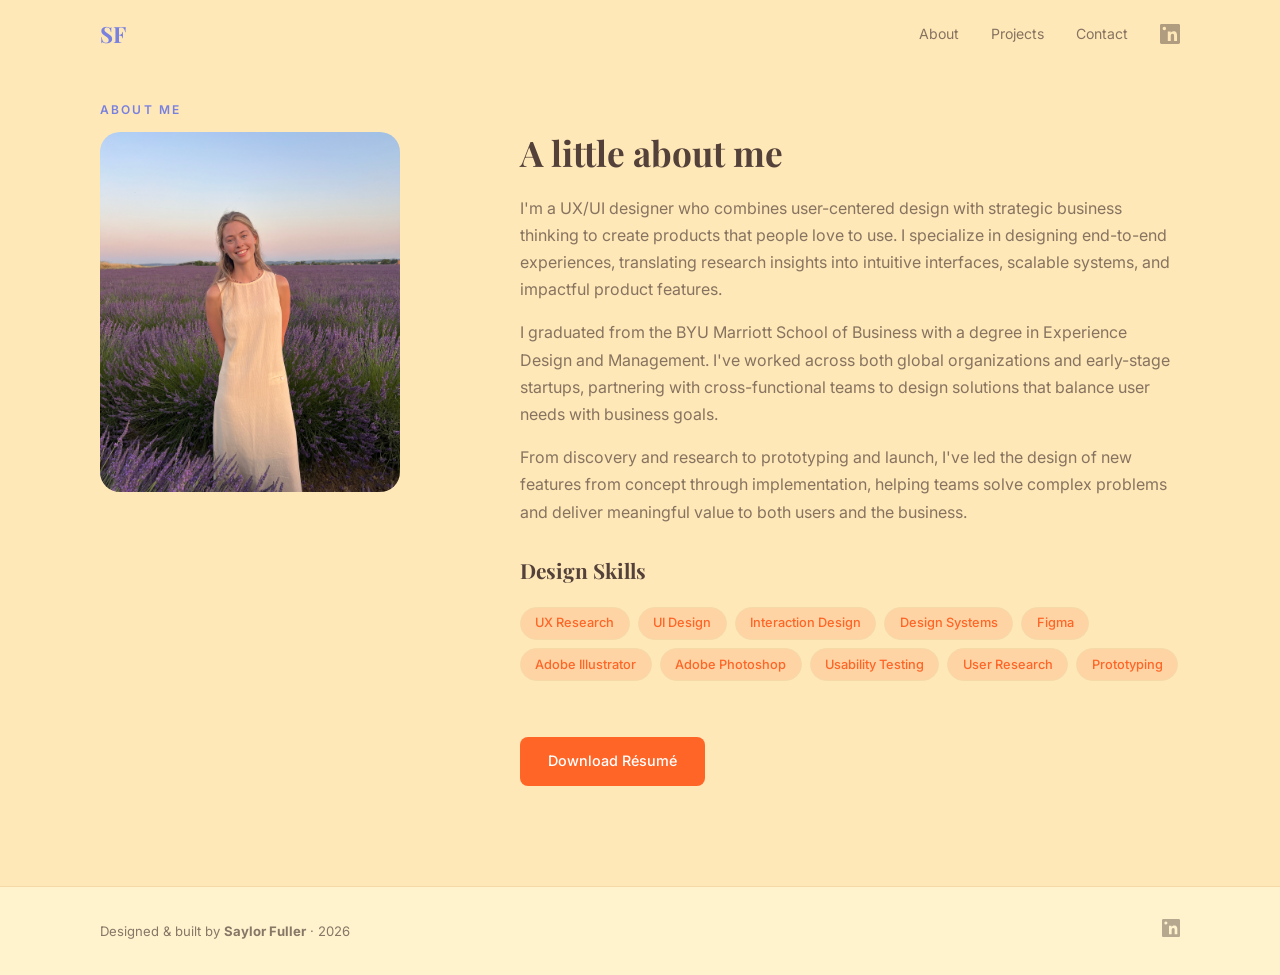
==== about.html @ 9bc62da2 "Initial portfolio website" ====
<!DOCTYPE html>
<html lang="en">
<head>
  <meta charset="UTF-8" />
  <meta name="viewport" content="width=device-width, initial-scale=1.0" />
  <title>About Saylor Fuller — Portfolio</title>
  <link rel="stylesheet" href="style.css" />
  <!-- Google Fonts: Inter for body, Playfair Display for headings -->
  <link rel="preconnect" href="https://fonts.googleapis.com" />
  <link rel="preconnect" href="https://fonts.gstatic.com" crossorigin />
  <link href="https://fonts.googleapis.com/css2?family=Inter:wght@300;400;500;600&family=Playfair+Display:wght@700&display=swap" rel="stylesheet" />
</head>
<body>

  <!-- ===================== NAV ===================== -->
  <nav id="navbar">
    <div class="nav-inner">
      <a href="index.html" class="nav-logo">SF</a>
      <button class="nav-toggle" aria-label="Toggle menu" aria-expanded="false">
        <span></span><span></span><span></span>
      </button>
      <ul class="nav-links">
        <li><a href="about.html">About</a></li>
        <li><a href="index.html#projects">Projects</a></li>
        <li><a href="index.html#contact">Contact</a></li>
        <li>
          <a href="https://www.linkedin.com/in/saylor-fuller/" target="_blank" rel="noopener" class="nav-icon" aria-label="LinkedIn">
            <!-- LinkedIn SVG icon -->
            <svg xmlns="http://www.w3.org/2000/svg" width="20" height="20" viewBox="0 0 24 24" fill="currentColor">
              <path d="M20.45 20.45h-3.56v-5.57c0-1.33-.03-3.04-1.85-3.04-1.85 0-2.14 1.45-2.14 2.94v5.67H9.34V9h3.41v1.56h.05c.48-.9 1.64-1.85 3.37-1.85 3.6 0 4.27 2.37 4.27 5.45v6.29zM5.34 7.43a2.07 2.07 0 1 1 0-4.13 2.07 2.07 0 0 1 0 4.13zM3.56 20.45h3.56V9H3.56v11.45zM22.23 0H1.77C.79 0 0 .77 0 1.72v20.56C0 23.23.79 24 1.77 24h20.46C23.21 24 24 23.23 24 22.28V1.72C24 .77 23.21 0 22.23 0z"/>
            </svg>
          </a>
        </li>
      </ul>
    </div>
  </nav>

  <!-- ===================== ABOUT SECTION ===================== -->
  <section id="about" style="padding-top: 100px;">
    <div class="container">
      <div class="section-label">About Me</div>
      <div class="about-grid">
        <div class="about-photo">
          <div class="photo-frame">
            <img src="about-me.jpg" alt="Saylor Fuller" onerror="this.style.display='none';this.nextElementSibling.style.display='flex'" />
            <div class="photo-placeholder">
              <span>Your Photo Here</span>
            </div>
          </div>
          <div class="photo-accent"></div>
        </div>
        <div class="about-text">
          <h2>A little about me</h2>
          <p>
            I'm a UX/UI designer who combines user-centered design with strategic business thinking to create products that people love to use. I specialize in designing end-to-end experiences, translating research insights into intuitive interfaces, scalable systems, and impactful product features.
          </p>
          <p>
            I graduated from the BYU Marriott School of Business with a degree in Experience Design and Management. I've worked across both global organizations and early-stage startups, partnering with cross-functional teams to design solutions that balance user needs with business goals.
          </p>
          <p>
            From discovery and research to prototyping and launch, I've led the design of new features from concept through implementation, helping teams solve complex problems and deliver meaningful value to both users and the business.
          </p>
          <h3 style="margin-top: 2rem; margin-bottom: 1rem; font-size: 1.3rem;">Design Skills</h3>
          <div class="skills">
            <span class="skill-chip">UX Research</span>
            <span class="skill-chip">UI Design</span>
            <span class="skill-chip">Interaction Design</span>
            <span class="skill-chip">Design Systems</span>
            <span class="skill-chip">Figma</span>
            <span class="skill-chip">Adobe Illustrator</span>
            <span class="skill-chip">Adobe Photoshop</span>
            <span class="skill-chip">Usability Testing</span>
            <span class="skill-chip">User Research</span>
            <span class="skill-chip">Prototyping</span>
          </div>
          <a href="resume.pdf" class="btn btn-primary" download style="margin-top: 1.5rem;">Download Résumé</a>
        </div>
      </div>
    </div>
  </section>

  <!-- ===================== FOOTER ===================== -->
  <footer>
    <div class="container footer-inner">
      <p>Designed &amp; built by <strong>Saylor Fuller</strong> · <span id="year"></span></p>
      <div class="footer-links">
        <a href="https://www.linkedin.com/in/saylor-fuller/" target="_blank" rel="noopener" aria-label="LinkedIn">
          <svg xmlns="http://www.w3.org/2000/svg" width="18" height="18" viewBox="0 0 24 24" fill="currentColor"><path d="M20.45 20.45h-3.56v-5.57c0-1.33-.03-3.04-1.85-3.04-1.85 0-2.14 1.45-2.14 2.94v5.67H9.34V9h3.41v1.56h.05c.48-.9 1.64-1.85 3.37-1.85 3.6 0 4.27 2.37 4.27 5.45v6.29zM5.34 7.43a2.07 2.07 0 1 1 0-4.13 2.07 2.07 0 0 1 0 4.13zM3.56 20.45h3.56V9H3.56v11.45zM22.23 0H1.77C.79 0 0 .77 0 1.72v20.56C0 23.23.79 24 1.77 24h20.46C23.21 24 24 23.23 24 22.28V1.72C24 .77 23.21 0 22.23 0z"/></svg>
        </a>
      </div>
    </div>
  </footer>

  <script src="script.js"></script>
</body>
</html>
---- style.css ----
/* ============================================================
   DESIGN TOKENS
   ============================================================ */
:root {
  --bg:          #FFF3CE; /* background */
  --bg-2:        #FFE8B8; /* soft secondary surfaces */
  --bg-3:        #FFE0A8; /* tertiary surfaces */
  --border:      #F5D9A6; /* subtle border */
  --text:        #53413A; /* primary text */
  --text-muted:  rgba(83,65,58,0.7);
  --accent:      #7981E0; /* purple - headings / primary buttons */
  --accent2:     #FF6527; /* orange - secondary buttons / highlights */
  --accent2-dark: #E04D1F; /* darker orange for hover states */
  --tag-bg:      #FFD4A4; /* tag background */
  --accent-dim:  rgba(255,101,39,.12);
  --accent-glow: rgba(121,129,224,.18);
  --white:       #ffffff;

  --font-sans:   'Inter', system-ui, sans-serif;
  --font-serif:  'Playfair Display', Georgia, serif;

  --radius:      12px;
  --radius-lg:   20px;
  --transition:  .25s cubic-bezier(.4,0,.2,1);
  --nav-h:       68px;
}

/* ============================================================
   RESET & BASE
   ============================================================ */
*, *::before, *::after { box-sizing: border-box; margin: 0; padding: 0; }

html {
  scroll-behavior: smooth;
  font-size: 16px;
}

body {
  background: var(--bg);
  color: var(--text);
  font-family: var(--font-sans);
  line-height: 1.7;
  overflow-x: hidden;
  min-height: 100vh;
}

img { display: block; max-width: 100%; }
a { color: inherit; text-decoration: none; }
ul { list-style: none; }

/* ============================================================
   TYPOGRAPHY HELPERS
   ============================================================ */
h1, h2, h3 { font-family: var(--font-serif); line-height: 1.2; }

/* Hero styles: large name blue, subtext orange */
.hero-name { color: var(--accent); font-family: var(--font-serif); }
.hero-sub { color: var(--accent2); }

/* Project card headings use Inter Bold instead of serif */
.project-card h3 { font-family: var(--font-sans); font-weight: 700; color: var(--text); }

.section-label {
  font-size: .75rem;
  font-weight: 600;
  letter-spacing: .18em;
  text-transform: uppercase;
  color: var(--accent);
  margin-bottom: .75rem;
}

.section-heading {
  font-size: clamp(1.8rem, 4vw, 2.6rem);
  color: var(--text);
  margin-bottom: 2.5rem;
}

/* ============================================================
   LAYOUT
   ============================================================ */
.container {
  width: min(1080px, 92%);
  margin-inline: auto;
}

section {
  padding: 100px 0;
}

/* ============================================================
   BUTTONS
   ============================================================ */
.btn {
  display: inline-flex;
  align-items: center;
  gap: .5rem;
  padding: .75rem 1.75rem;
  border-radius: 8px;
  font-family: var(--font-sans);
  font-size: .9rem;
  font-weight: 500;
  cursor: pointer;
  border: none;
  transition: all var(--transition);
}

.btn-primary {
  background: var(--accent2);
  color: var(--white);
}
.btn-primary:hover {
  background: var(--accent2-dark);
  transform: translateY(-2px);
  box-shadow: 0 8px 24px var(--accent-glow);
}

.btn-ghost {
  background: transparent;
  color: var(--text);
  border: 1px solid var(--border);
}
.btn-ghost:hover {
  border-color: var(--accent2-dark);
  color: var(--accent2-dark);
  transform: translateY(-2px);
}

.btn-sm { padding: .5rem 1.1rem; font-size: .82rem; }
.btn-full { width: 100%; justify-content: center; }

.process-list {
  display: grid;
  gap: 1.75rem;
  margin-top: 1.5rem;
}
.process-item h3 {
  font-size: 1.2rem;
  color: var(--text);
  font-family: var(--font-sans);
  font-weight: 700;
  margin-bottom: .8rem;
}
.process-item p {
  color: var(--text-muted);
  line-height: 1.8;
  margin: 0;
  max-width: 820px;
}

.contributions-grid {
  display: grid;
  grid-template-columns: repeat(auto-fit, minmax(240px, 1fr));
  gap: 1.5rem;
  margin-top: 1.5rem;
}
.contribution-card {
  background: var(--bg-2);
  border: 1px solid var(--border);
  border-radius: var(--radius-lg);
  padding: 1.75rem;
}
.contribution-card h3 {
  font-family: var(--font-sans);
  font-weight: 700;
  color: var(--text);
  margin-bottom: .75rem;
}
.contribution-card p {
  color: var(--text-muted);
  line-height: 1.8;
  margin: 0;
}

/* ============================================================
   NAV
   ============================================================ */
#navbar {
  position: fixed;
  top: 0; left: 0; right: 0;
  z-index: 100;
  height: var(--nav-h);
  transition: background var(--transition), border-color var(--transition);
}

#navbar.scrolled {
  background: rgba(13,13,13,.9);
  backdrop-filter: blur(12px);
  -webkit-backdrop-filter: blur(12px);
  border-bottom: 1px solid var(--border);
}

.nav-inner {
  display: flex;
  align-items: center;
  justify-content: space-between;
  height: 100%;
  width: min(1080px, 92%);
  margin-inline: auto;
}

.nav-logo {
  font-family: var(--font-serif);
  font-size: 1.4rem;
  color: var(--accent);
  font-weight: 700;
}

.nav-links {
  display: flex;
  align-items: center;
  gap: 2rem;
}

.nav-links a {
  font-size: .88rem;
  color: var(--text-muted);
  transition: color var(--transition);
}
.nav-links a:hover { color: var(--text); }

.nav-icon {
  display: flex;
  align-items: center;
  opacity: .65;
  transition: opacity var(--transition);
}
.nav-icon:hover { opacity: 1; }

/* Hamburger */
.nav-toggle {
  display: none;
  flex-direction: column;
  gap: 5px;
  background: none;
  border: none;
  cursor: pointer;
  padding: 4px;
}
.nav-toggle span {
  display: block;
  width: 22px;
  height: 2px;
  background: var(--text);
  border-radius: 2px;
  transition: all var(--transition);
}
.nav-toggle.open span:nth-child(1) { transform: translateY(7px) rotate(45deg); }
.nav-toggle.open span:nth-child(2) { opacity: 0; }
.nav-toggle.open span:nth-child(3) { transform: translateY(-7px) rotate(-45deg); }

/* ============================================================
   HERO
   ============================================================ */
#hero {
  min-height: 100dvh;
  display: flex;
  align-items: center;
  position: relative;
  overflow: hidden;
  padding-top: var(--nav-h);
}

.hero-content {
  width: min(1080px, 92%);
  margin-inline: auto;
  position: relative;
  z-index: 2;
}

.hero-eyebrow {
  font-size: .9rem;
  color: var(--text-muted);
  letter-spacing: .05em;
  margin-bottom: .5rem;
}

.hero-name {
  font-size: clamp(3rem, 8vw, 6rem);
  color: var(--accent);
  font-family: var(--font-serif);
  line-height: 1.05;
  margin-bottom: .5rem;
}

.hero-title {
  font-family: var(--font-sans);
  font-size: clamp(1.2rem, 3vw, 1.8rem);
  font-weight: 300;
  color: var(--accent2);
  min-height: 2.4rem;
  margin-bottom: 1.5rem;
}

.cursor {
  display: inline-block;
  animation: blink 1s step-end infinite;
}
@keyframes blink { 50% { opacity: 0; } }

.hero-sub {
  max-width: 520px;
  color: var(--text);
  font-size: 1.05rem;
  margin-bottom: 2.5rem;
}

.hero-cta {
  display: flex;
  flex-wrap: wrap;
  gap: 1rem;
}

/* Scroll cue */
.scroll-down {
  position: absolute;
  bottom: 2rem;
  left: 50%;
  transform: translateX(-50%);
  color: var(--text-muted);
  opacity: .5;
  animation: bounce 2s ease-in-out infinite;
}
@keyframes bounce {
  0%, 100% { transform: translateX(-50%) translateY(0); }
  50%       { transform: translateX(-50%) translateY(8px); }
}

/* Background shapes */
.hero-bg { position: absolute; inset: 0; pointer-events: none; }

.shape {
  position: absolute;
  border-radius: 50%;
  filter: blur(80px);
  opacity: .18;
}
.shape-1 {
  width: 500px; height: 500px;
  background: var(--accent);
  top: -10%; right: -8%;
}
.shape-2 {
  width: 350px; height: 350px;
  background: var(--accent2);
  bottom: 10%; left: -6%;
}
.shape-3 {
  width: 200px; height: 200px;
  background: var(--accent);
  bottom: 25%; right: 20%;
}

/* ============================================================
   ABOUT
   ============================================================ */
#about { background: var(--bg-2); }

.about-grid {
  display: grid;
  grid-template-columns: 340px 1fr;
  gap: 5rem;
  align-items: start;
}

/* Photo */
.about-photo { position: relative; width: fit-content; }

.photo-frame {
  width: 300px;
  height: 360px;
  border-radius: var(--radius-lg);
  overflow: hidden;
  background: var(--bg-3);
  position: relative;
}

.photo-frame img {
  width: 100%;
  height: 100%;
  object-fit: cover;
}

.photo-placeholder {
  display: none;                   /* shown via JS onerror on img */
  width: 100%; height: 100%;
  align-items: center;
  justify-content: center;
  color: var(--text-muted);
  font-size: .85rem;
  border: 2px dashed var(--border);
  border-radius: var(--radius-lg);
}

.photo-accent {
  position: absolute;
  width: 300px;
  height: 360px;
  border: 2px solid var(--accent);
  border-radius: var(--radius-lg);
  top: 16px;
  left: 16px;
  z-index: -1;
  opacity: .5;
}

/* Text */
.about-text h2 {
  font-size: clamp(1.6rem, 3vw, 2.2rem);
  color: var(--text);
  margin-bottom: 1.25rem;
}

.about-text p {
  color: var(--text-muted);
  margin-bottom: 1rem;
}

.skills {
  display: flex;
  flex-wrap: wrap;
  gap: .5rem;
  margin: 1.5rem 0 2rem;
}

.skill-chip {
  background: var(--tag-bg);
  color: var(--accent2);
  border: 1px solid var(--border);
  border-radius: 100px;
  padding: .3rem .9rem;
  font-size: .8rem;
  font-weight: 500;
}

.tag {
  background: var(--tag-bg);
  color: var(--accent2);
  display: inline-block;
  padding: .35rem .95rem;
  border-radius: 999px;
  font-size: .85rem;
}

/* ============================================================
   PROJECTS
   ============================================================ */
#projects { background: var(--bg); }

.projects-grid {
  display: grid;
  grid-template-columns: repeat(auto-fill, minmax(300px, 1fr));
  gap: 1.5rem;
}

.project-card {
  background: var(--bg-2);
  border: 1px solid var(--border);
  border-radius: var(--radius-lg);
  overflow: hidden;
  transition: transform var(--transition), border-color var(--transition), box-shadow var(--transition);
  display: flex;
  flex-direction: column;
}
.project-card:hover {
  transform: translateY(-6px);
  border-color: rgba(201,169,110,.4);
  box-shadow: 0 20px 40px rgba(0,0,0,.4);
}

/* Project image area */
.project-img {
  height: 200px;
  background: var(--bg-3);
  position: relative;
  overflow: hidden;
}

.project-img img {
  width: 100%;
  height: 100%;
  object-fit: cover;
  transition: transform .4s ease;
}
.project-card:hover .project-img img { transform: scale(1.04); }

/* Fallback when img is missing */
.project-img.img-missing img { display: none; }
.project-img-placeholder {
  position: absolute;
  inset: 0;
  display: flex;
  align-items: center;
  justify-content: center;
  color: var(--text-muted);
  font-size: .85rem;
  border-bottom: 1px dashed var(--border);
}
.project-img:not(.img-missing) .project-img-placeholder { display: none; }

.project-body {
  padding: 1.5rem;
  display: flex;
  flex-direction: column;
  flex: 1;
}

.project-tags {
  display: flex;
  flex-wrap: wrap;
  gap: .4rem;
  margin-bottom: .85rem;
}

.project-tags span {
  background: var(--bg-3);
  color: var(--text-muted);
  border-radius: 4px;
  padding: .2rem .6rem;
  font-size: .72rem;
  font-weight: 500;
  letter-spacing: .04em;
  text-transform: uppercase;
}

.project-body h3 {
  font-size: 1.2rem;
  color: var(--text);
  margin-bottom: .6rem;
}

.project-body p {
  color: var(--text-muted);
  font-size: .9rem;
  flex: 1;
  margin-bottom: 1.25rem;
}

.project-links { display: flex; flex-direction: column; gap: .75rem; }
.project-links .btn { width: 100%; }

/* ============================================================
   CONTACT
   ============================================================ */
#contact { background: var(--bg-2); }

.contact-sub {
  max-width: 460px;
  color: var(--text-muted);
  margin-top: -.5rem;
  margin-bottom: 3rem;
}

.contact-grid {
  display: grid;
  grid-template-columns: 220px 1fr;
  gap: 4rem;
  align-items: start;
}

.contact-info {
  display: flex;
  flex-direction: column;
  gap: 1.5rem;
  padding-top: .5rem;
}

.contact-item {
  display: flex;
  align-items: center;
  gap: .75rem;
  color: var(--text-muted);
  font-size: .9rem;
}
.contact-item svg { flex-shrink: 0; color: var(--accent); }
.contact-item a:hover { color: var(--accent); }
.contact-item .linkedin-line { white-space: nowrap; }

/* Form */
.contact-form { display: flex; flex-direction: column; gap: 1.2rem; }

.form-row {
  display: grid;
  grid-template-columns: 1fr 1fr;
  gap: 1rem;
}

.form-group {
  display: flex;
  flex-direction: column;
  gap: .4rem;
}

.form-group label {
  font-size: .82rem;
  font-weight: 500;
  color: var(--text-muted);
  letter-spacing: .04em;
}

.form-group input,
.form-group textarea {
  background: var(--bg-3);
  border: 1px solid var(--border);
  border-radius: 8px;
  padding: .75rem 1rem;
  font-family: var(--font-sans);
  font-size: .9rem;
  color: var(--text);
  transition: border-color var(--transition);
  resize: vertical;
}

.form-group input:focus,
.form-group textarea:focus {
  outline: none;
  border-color: var(--accent);
  box-shadow: 0 0 0 3px var(--accent-glow);
}

.form-group input.invalid,
.form-group textarea.invalid {
  border-color: var(--accent);
}

.form-error {
  font-size: .78rem;
  color: var(--accent);
  min-height: 1em;
}

.form-success {
  text-align: center;
  color: var(--accent2);
  font-size: .9rem;
  padding: .75rem;
  background: rgba(121,129,224,.08);
  border-radius: 8px;
  border: 1px solid rgba(121,129,224,.12);
}

/* ============================================================
   FOOTER
   ============================================================ */
footer {
  background: var(--bg);
  border-top: 1px solid var(--border);
  padding: 2rem 0;
}

.footer-inner {
  display: flex;
  align-items: center;
  justify-content: space-between;
  font-size: .82rem;
  color: var(--text-muted);
}

.footer-links {
  display: flex;
  gap: 1rem;
}
.footer-links a {
  color: var(--text-muted);
  opacity: .6;
  transition: opacity var(--transition);
}
.footer-links a:hover { opacity: 1; }

/* ============================================================
   SCROLL REVEAL
   ============================================================ */
.reveal {
  opacity: 0;
  transform: translateY(28px);
  transition: opacity .6s ease, transform .6s ease;
}
.reveal.visible {
  opacity: 1;
  transform: none;
}

/* ============================================================
   RESPONSIVE
   ============================================================ */
@media (max-width: 860px) {
  .about-grid {
    grid-template-columns: 1fr;
    gap: 3rem;
  }
  .about-photo { margin-inline: auto; }

  .contact-grid {
    grid-template-columns: 1fr;
    gap: 2.5rem;
  }
  .contact-info { flex-direction: row; flex-wrap: wrap; gap: 1rem; }
}

@media (max-width: 640px) {
  section { padding: 70px 0; }

  /* Mobile nav */
  .nav-toggle { display: flex; }
  .nav-links {
    position: fixed;
    top: var(--nav-h);
    left: 0; right: 0;
    background: rgba(13,13,13,.97);
    backdrop-filter: blur(12px);
    flex-direction: column;
    align-items: center;
    padding: 2rem 0;
    gap: 1.5rem;
    transform: translateY(-110%);
    transition: transform var(--transition);
    border-bottom: 1px solid var(--border);
  }
  .nav-links.open { transform: translateY(0); }
  .nav-links a { font-size: 1rem; }

  .hero-cta { flex-direction: column; }

  .form-row { grid-template-columns: 1fr; }

  .footer-inner { flex-direction: column; gap: 1rem; text-align: center; }
}
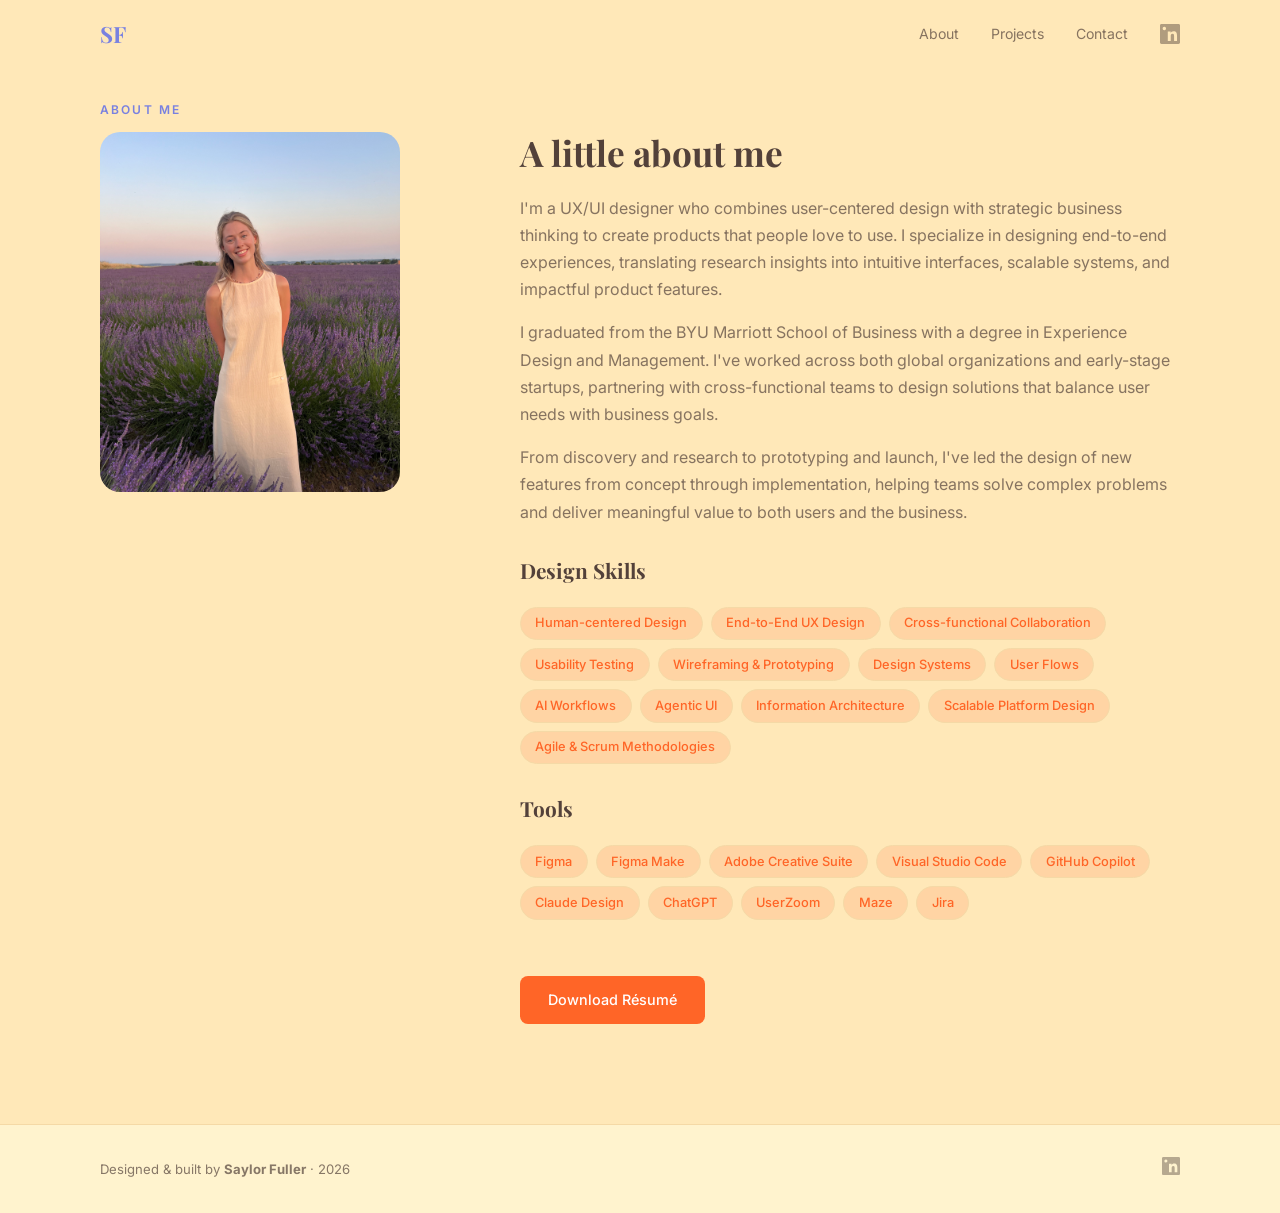
==== commit 4a84e21b: "Describe what you changed" ====
--- a/about.html
+++ b/about.html
@@ -62,18 +62,34 @@
           </p>
           <h3 style="margin-top: 2rem; margin-bottom: 1rem; font-size: 1.3rem;">Design Skills</h3>
           <div class="skills">
-            <span class="skill-chip">UX Research</span>
-            <span class="skill-chip">UI Design</span>
-            <span class="skill-chip">Interaction Design</span>
+            <span class="skill-chip">Human-centered Design</span>
+            <span class="skill-chip">End-to-End UX Design</span>
+            <span class="skill-chip">Cross-functional Collaboration</span>
+            <span class="skill-chip">Usability Testing</span>
+            <span class="skill-chip">Wireframing &amp; Prototyping</span>
             <span class="skill-chip">Design Systems</span>
+            <span class="skill-chip">User Flows</span>
+            <span class="skill-chip">AI Workflows</span>
+            <span class="skill-chip">Agentic UI</span>
+            <span class="skill-chip">Information Architecture</span>
+            <span class="skill-chip">Scalable Platform Design</span>
+            <span class="skill-chip">Agile &amp; Scrum Methodologies</span>
+          </div>
+
+          <h3 style="margin-top: 1.5rem; margin-bottom: 1rem; font-size: 1.3rem;">Tools</h3>
+          <div class="skills">
             <span class="skill-chip">Figma</span>
-            <span class="skill-chip">Adobe Illustrator</span>
-            <span class="skill-chip">Adobe Photoshop</span>
-            <span class="skill-chip">Usability Testing</span>
-            <span class="skill-chip">User Research</span>
-            <span class="skill-chip">Prototyping</span>
+            <span class="skill-chip">Figma Make</span>
+            <span class="skill-chip">Adobe Creative Suite</span>
+            <span class="skill-chip">Visual Studio Code</span>
+            <span class="skill-chip">GitHub Copilot</span>
+            <span class="skill-chip">Claude Design</span>
+            <span class="skill-chip">ChatGPT</span>
+            <span class="skill-chip">UserZoom</span>
+            <span class="skill-chip">Maze</span>
+            <span class="skill-chip">Jira</span>
           </div>
-          <a href="resume.pdf" class="btn btn-primary" download style="margin-top: 1.5rem;">Download Résumé</a>
+          <a href="Saylor%20Fuller%20Resume.pdf" class="btn btn-primary" download style="margin-top: 1.5rem;">Download Résumé</a>
         </div>
       </div>
     </div>
--- a/style.css
+++ b/style.css
@@ -128,6 +128,15 @@
 .btn-sm { padding: .5rem 1.1rem; font-size: .82rem; }
 .btn-full { width: 100%; justify-content: center; }
 
+.btn-disabled {
+  background: #8d93ab;
+  color: #f6f7fb;
+  cursor: not-allowed;
+  pointer-events: none;
+  box-shadow: none;
+  transform: none;
+}
+
 .process-list {
   display: grid;
   gap: 1.75rem;
@@ -448,7 +457,7 @@
 
 .projects-grid {
   display: grid;
-  grid-template-columns: repeat(auto-fill, minmax(300px, 1fr));
+  grid-template-columns: 1fr;
   gap: 1.5rem;
 }
 
@@ -461,6 +470,11 @@
   display: flex;
   flex-direction: column;
 }
+
+.project-card[hidden] {
+  display: none !important;
+}
+
 .project-card:hover {
   transform: translateY(-6px);
   border-color: rgba(201,169,110,.4);
@@ -469,7 +483,7 @@
 
 /* Project image area */
 .project-img {
-  height: 200px;
+  height: 280px;
   background: var(--bg-3);
   position: relative;
   overflow: hidden;
@@ -479,6 +493,7 @@
   width: 100%;
   height: 100%;
   object-fit: cover;
+  object-position: top center;
   transition: transform .4s ease;
 }
 .project-card:hover .project-img img { transform: scale(1.04); }
@@ -496,6 +511,18 @@
   border-bottom: 1px dashed var(--border);
 }
 .project-img:not(.img-missing) .project-img-placeholder { display: none; }
+
+.project-img-coming-soon {
+  background: linear-gradient(135deg, #202842 0%, #2f3a63 50%, #1f2742 100%);
+}
+.project-img-coming-soon .project-img-placeholder {
+  color: #eef2ff;
+  border-bottom: none;
+  font-size: 1.05rem;
+  font-weight: 700;
+  letter-spacing: 0.08em;
+  text-transform: uppercase;
+}
 
 .project-body {
   padding: 1.5rem;
@@ -526,6 +553,15 @@
   font-size: 1.2rem;
   color: var(--text);
   margin-bottom: .6rem;
+}
+
+.project-company {
+  color: var(--accent);
+  font-size: .74rem;
+  font-weight: 700;
+  letter-spacing: .08em;
+  text-transform: uppercase;
+  margin-bottom: .7rem;
 }
 
 .project-body p {
@@ -677,6 +713,52 @@
 .reveal.visible {
   opacity: 1;
   transform: none;
+}
+
+/* ============================================================
+   GLOBAL IMAGE LIGHTBOX
+   ============================================================ */
+.image-zoomable {
+  cursor: zoom-in;
+}
+
+.global-lightbox {
+  position: fixed;
+  inset: 0;
+  display: none;
+  align-items: center;
+  justify-content: center;
+  padding: 2rem;
+  background: rgba(0, 0, 0, 0.88);
+  z-index: 2000;
+}
+
+.global-lightbox.is-open {
+  display: flex;
+}
+
+.global-lightbox img {
+  max-width: 94vw;
+  max-height: 90vh;
+  width: auto;
+  height: auto;
+  border-radius: 10px;
+  box-shadow: 0 14px 40px rgba(0, 0, 0, 0.45);
+}
+
+.global-lightbox-close {
+  position: absolute;
+  top: 1rem;
+  right: 1rem;
+  border: 1px solid rgba(255, 255, 255, 0.35);
+  background: rgba(0, 0, 0, 0.45);
+  color: #fff;
+  border-radius: 999px;
+  width: 2.5rem;
+  height: 2.5rem;
+  font-size: 1.4rem;
+  line-height: 1;
+  cursor: pointer;
 }
 
 /* ============================================================
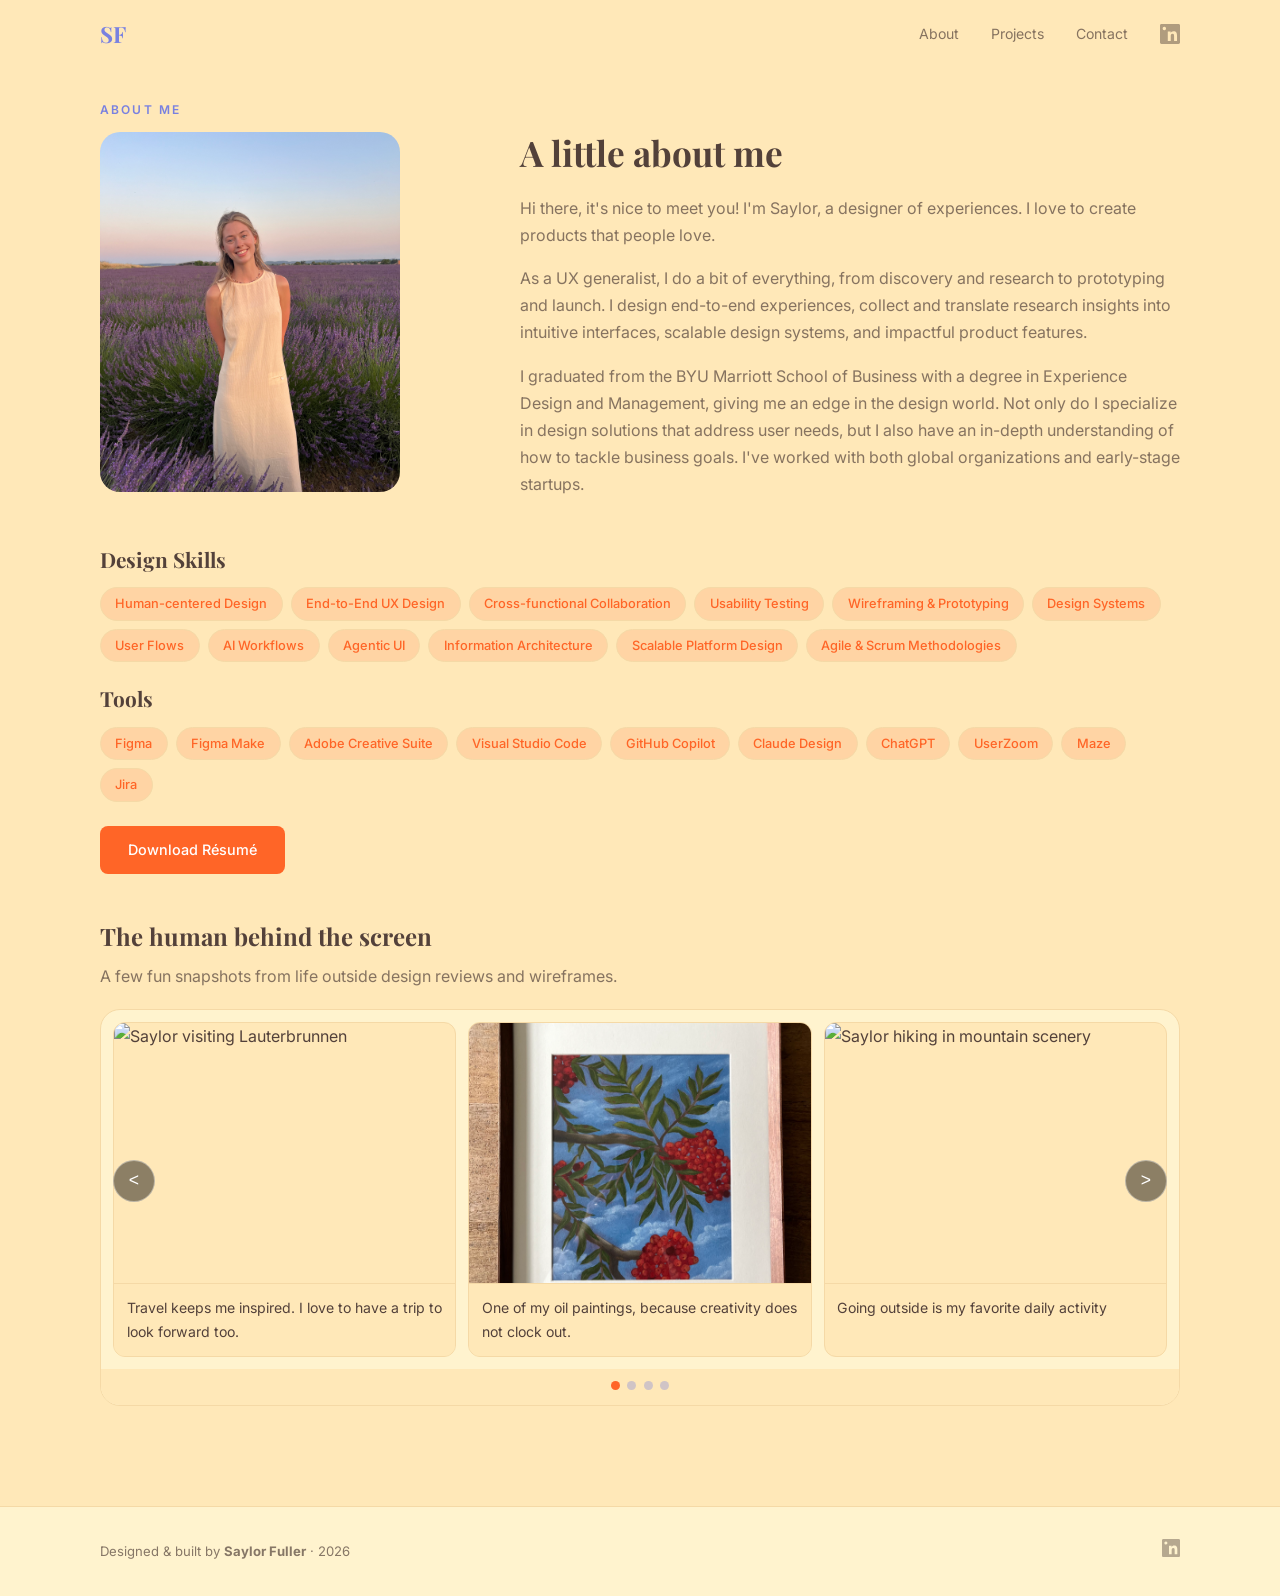
==== commit f396b285: "Describe what you changed" ====
--- a/about.html
+++ b/about.html
@@ -52,44 +52,93 @@
         <div class="about-text">
           <h2>A little about me</h2>
           <p>
-            I'm a UX/UI designer who combines user-centered design with strategic business thinking to create products that people love to use. I specialize in designing end-to-end experiences, translating research insights into intuitive interfaces, scalable systems, and impactful product features.
+            Hi there, it's nice to meet you! I'm Saylor, a designer of experiences. I love to create products that people love.
           </p>
           <p>
-            I graduated from the BYU Marriott School of Business with a degree in Experience Design and Management. I've worked across both global organizations and early-stage startups, partnering with cross-functional teams to design solutions that balance user needs with business goals.
+            As a UX generalist, I do a bit of everything, from discovery and research to prototyping and launch. I design end-to-end experiences, collect and translate research insights into intuitive interfaces, scalable design systems, and impactful product features.
           </p>
           <p>
-            From discovery and research to prototyping and launch, I've led the design of new features from concept through implementation, helping teams solve complex problems and deliver meaningful value to both users and the business.
+            I graduated from the BYU Marriott School of Business with a degree in Experience Design and Management, giving me an edge in the design world. Not only do I specialize in design solutions that address user needs, but I also have an in-depth understanding of how to tackle business goals. I've worked with both global organizations and early-stage startups.
           </p>
-          <h3 style="margin-top: 2rem; margin-bottom: 1rem; font-size: 1.3rem;">Design Skills</h3>
-          <div class="skills">
-            <span class="skill-chip">Human-centered Design</span>
-            <span class="skill-chip">End-to-End UX Design</span>
-            <span class="skill-chip">Cross-functional Collaboration</span>
-            <span class="skill-chip">Usability Testing</span>
-            <span class="skill-chip">Wireframing &amp; Prototyping</span>
-            <span class="skill-chip">Design Systems</span>
-            <span class="skill-chip">User Flows</span>
-            <span class="skill-chip">AI Workflows</span>
-            <span class="skill-chip">Agentic UI</span>
-            <span class="skill-chip">Information Architecture</span>
-            <span class="skill-chip">Scalable Platform Design</span>
-            <span class="skill-chip">Agile &amp; Scrum Methodologies</span>
+        </div>
+      </div>
+
+      <div class="about-skills-full">
+        <h3>Design Skills</h3>
+        <div class="skills">
+          <span class="skill-chip">Human-centered Design</span>
+          <span class="skill-chip">End-to-End UX Design</span>
+          <span class="skill-chip">Cross-functional Collaboration</span>
+          <span class="skill-chip">Usability Testing</span>
+          <span class="skill-chip">Wireframing &amp; Prototyping</span>
+          <span class="skill-chip">Design Systems</span>
+          <span class="skill-chip">User Flows</span>
+          <span class="skill-chip">AI Workflows</span>
+          <span class="skill-chip">Agentic UI</span>
+          <span class="skill-chip">Information Architecture</span>
+          <span class="skill-chip">Scalable Platform Design</span>
+          <span class="skill-chip">Agile &amp; Scrum Methodologies</span>
+        </div>
+
+        <h3>Tools</h3>
+        <div class="skills">
+          <span class="skill-chip">Figma</span>
+          <span class="skill-chip">Figma Make</span>
+          <span class="skill-chip">Adobe Creative Suite</span>
+          <span class="skill-chip">Visual Studio Code</span>
+          <span class="skill-chip">GitHub Copilot</span>
+          <span class="skill-chip">Claude Design</span>
+          <span class="skill-chip">ChatGPT</span>
+          <span class="skill-chip">UserZoom</span>
+          <span class="skill-chip">Maze</span>
+          <span class="skill-chip">Jira</span>
+        </div>
+
+        <a href="Saylor%20Fuller%20Resume.pdf" class="btn btn-primary" download>Download Résumé</a>
+      </div>
+
+      <div class="human-section">
+        <h3>The human behind the screen</h3>
+        <p class="human-sub">A few fun snapshots from life outside design reviews and wireframes.</p>
+
+        <div class="fun-carousel" aria-label="Photo carousel">
+          <button class="carousel-btn prev" type="button" aria-label="Previous photo">&lt;</button>
+
+          <div class="carousel-track">
+            <figure class="carousel-slide is-active" aria-hidden="false">
+              <img src="About%20images/1.jpeg" alt="Saylor visiting Lauterbrunnen" loading="lazy" />
+              <figcaption>Travel keeps me inspired. I love to have a trip to look forward too.</figcaption>
+            </figure>
+
+            <figure class="carousel-slide" aria-hidden="true">
+              <img src="About%20images/2.jpeg" alt="Framed floral painting" loading="lazy" />
+              <figcaption>One of my oil paintings, because creativity does not clock out.</figcaption>
+            </figure>
+
+            <figure class="carousel-slide" aria-hidden="true">
+              <img src="About%20images/3.jpeg" alt="Saylor hiking in mountain scenery" loading="lazy" />
+              <figcaption>Going outside is my favorite daily activity</figcaption>
+            </figure>
+
+            <figure class="carousel-slide" aria-hidden="true">
+              <img src="About%20images/4.jpeg" alt="Saylor at an art museum" loading="lazy" />
+              <figcaption>Art museums are my happy place. I could look at Van Gogh all day long and never get bored</figcaption>
+            </figure>
+
+            <figure class="carousel-slide" aria-hidden="true">
+              <img src="About%20images/5.JPG" alt="Backyard dinner with friends" loading="lazy" />
+              <figcaption>I love hosting, and I especially love outdoor meals with friends and family.</figcaption>
+            </figure>
+
+            <figure class="carousel-slide" aria-hidden="true">
+              <img src="About%20images/6.jpeg" alt="Sunset view at a football stadium" loading="lazy" />
+              <figcaption>Football season is my favorite season.</figcaption>
+            </figure>
           </div>
 
-          <h3 style="margin-top: 1.5rem; margin-bottom: 1rem; font-size: 1.3rem;">Tools</h3>
-          <div class="skills">
-            <span class="skill-chip">Figma</span>
-            <span class="skill-chip">Figma Make</span>
-            <span class="skill-chip">Adobe Creative Suite</span>
-            <span class="skill-chip">Visual Studio Code</span>
-            <span class="skill-chip">GitHub Copilot</span>
-            <span class="skill-chip">Claude Design</span>
-            <span class="skill-chip">ChatGPT</span>
-            <span class="skill-chip">UserZoom</span>
-            <span class="skill-chip">Maze</span>
-            <span class="skill-chip">Jira</span>
-          </div>
-          <a href="Saylor%20Fuller%20Resume.pdf" class="btn btn-primary" download style="margin-top: 1.5rem;">Download Résumé</a>
+          <button class="carousel-btn next" type="button" aria-label="Next photo">&gt;</button>
+
+          <div class="carousel-dots" aria-label="Carousel pagination"></div>
         </div>
       </div>
     </div>
--- a/style.css
+++ b/style.css
@@ -424,6 +424,128 @@
   margin-bottom: 1rem;
 }
 
+.about-skills-full {
+  width: 100%;
+  margin-top: 2rem;
+  text-align: left;
+}
+
+.about-skills-full h3 {
+  margin: 0 0 1rem;
+  font-size: 1.3rem;
+  color: var(--text);
+}
+
+.about-skills-full .skills {
+  margin: 0 0 1.5rem;
+}
+
+.human-section {
+  width: 100%;
+  margin-top: 3rem;
+  text-align: left;
+}
+
+.human-section h3 {
+  margin: 0 0 0.75rem;
+  font-size: 1.5rem;
+  color: var(--text);
+}
+
+.human-sub {
+  color: var(--text-muted);
+  margin-bottom: 1.2rem;
+}
+
+.fun-carousel {
+  position: relative;
+  width: 100%;
+  border: 1px solid var(--border);
+  border-radius: var(--radius-lg);
+  background: var(--bg);
+  overflow: hidden;
+}
+
+.carousel-track {
+  display: grid;
+  grid-template-columns: repeat(3, minmax(0, 1fr));
+  gap: 0.75rem;
+  padding: 0.75rem;
+  width: 100%;
+}
+
+.carousel-slide {
+  display: block;
+  margin: 0;
+  border: 1px solid var(--border);
+  border-radius: 12px;
+  overflow: hidden;
+  background: var(--bg-2);
+}
+
+.carousel-slide[aria-hidden="true"] {
+  display: none;
+}
+
+.carousel-slide img {
+  width: 100%;
+  height: 260px;
+  object-fit: cover;
+  display: block;
+}
+
+.carousel-slide figcaption {
+  padding: 0.7rem 0.8rem 0.8rem;
+  color: var(--text);
+  font-size: 0.88rem;
+  background: var(--bg-2);
+  border-top: 1px solid var(--border);
+}
+
+.carousel-btn {
+  position: absolute;
+  top: calc(50% - 48px);
+  width: 42px;
+  height: 42px;
+  border: 1px solid rgba(255, 255, 255, 0.4);
+  border-radius: 999px;
+  background: rgba(0, 0, 0, 0.45);
+  color: #fff;
+  font-size: 1.1rem;
+  line-height: 1;
+  cursor: pointer;
+  z-index: 2;
+}
+
+.carousel-btn.prev {
+  left: 0.75rem;
+}
+
+.carousel-btn.next {
+  right: 0.75rem;
+}
+
+.carousel-dots {
+  display: flex;
+  justify-content: center;
+  gap: 0.45rem;
+  padding: 0.75rem 0 0.95rem;
+  background: var(--bg-2);
+}
+
+.carousel-dot {
+  width: 9px;
+  height: 9px;
+  border-radius: 999px;
+  border: 0;
+  background: rgba(121, 129, 224, 0.35);
+  cursor: pointer;
+}
+
+.carousel-dot.is-active {
+  background: var(--accent2);
+}
+
 .skills {
   display: flex;
   flex-wrap: wrap;
@@ -780,6 +902,20 @@
 
 @media (max-width: 640px) {
   section { padding: 70px 0; }
+
+  .carousel-track {
+    grid-template-columns: 1fr;
+  }
+
+  .carousel-slide img {
+    height: 320px;
+  }
+
+  .carousel-btn {
+    width: 36px;
+    height: 36px;
+    top: calc(50% - 32px);
+  }
 
   /* Mobile nav */
   .nav-toggle { display: flex; }
@@ -806,3 +942,9 @@
 
   .footer-inner { flex-direction: column; gap: 1rem; text-align: center; }
 }
+
+@media (min-width: 641px) and (max-width: 980px) {
+  .carousel-track {
+    grid-template-columns: repeat(2, minmax(0, 1fr));
+  }
+}
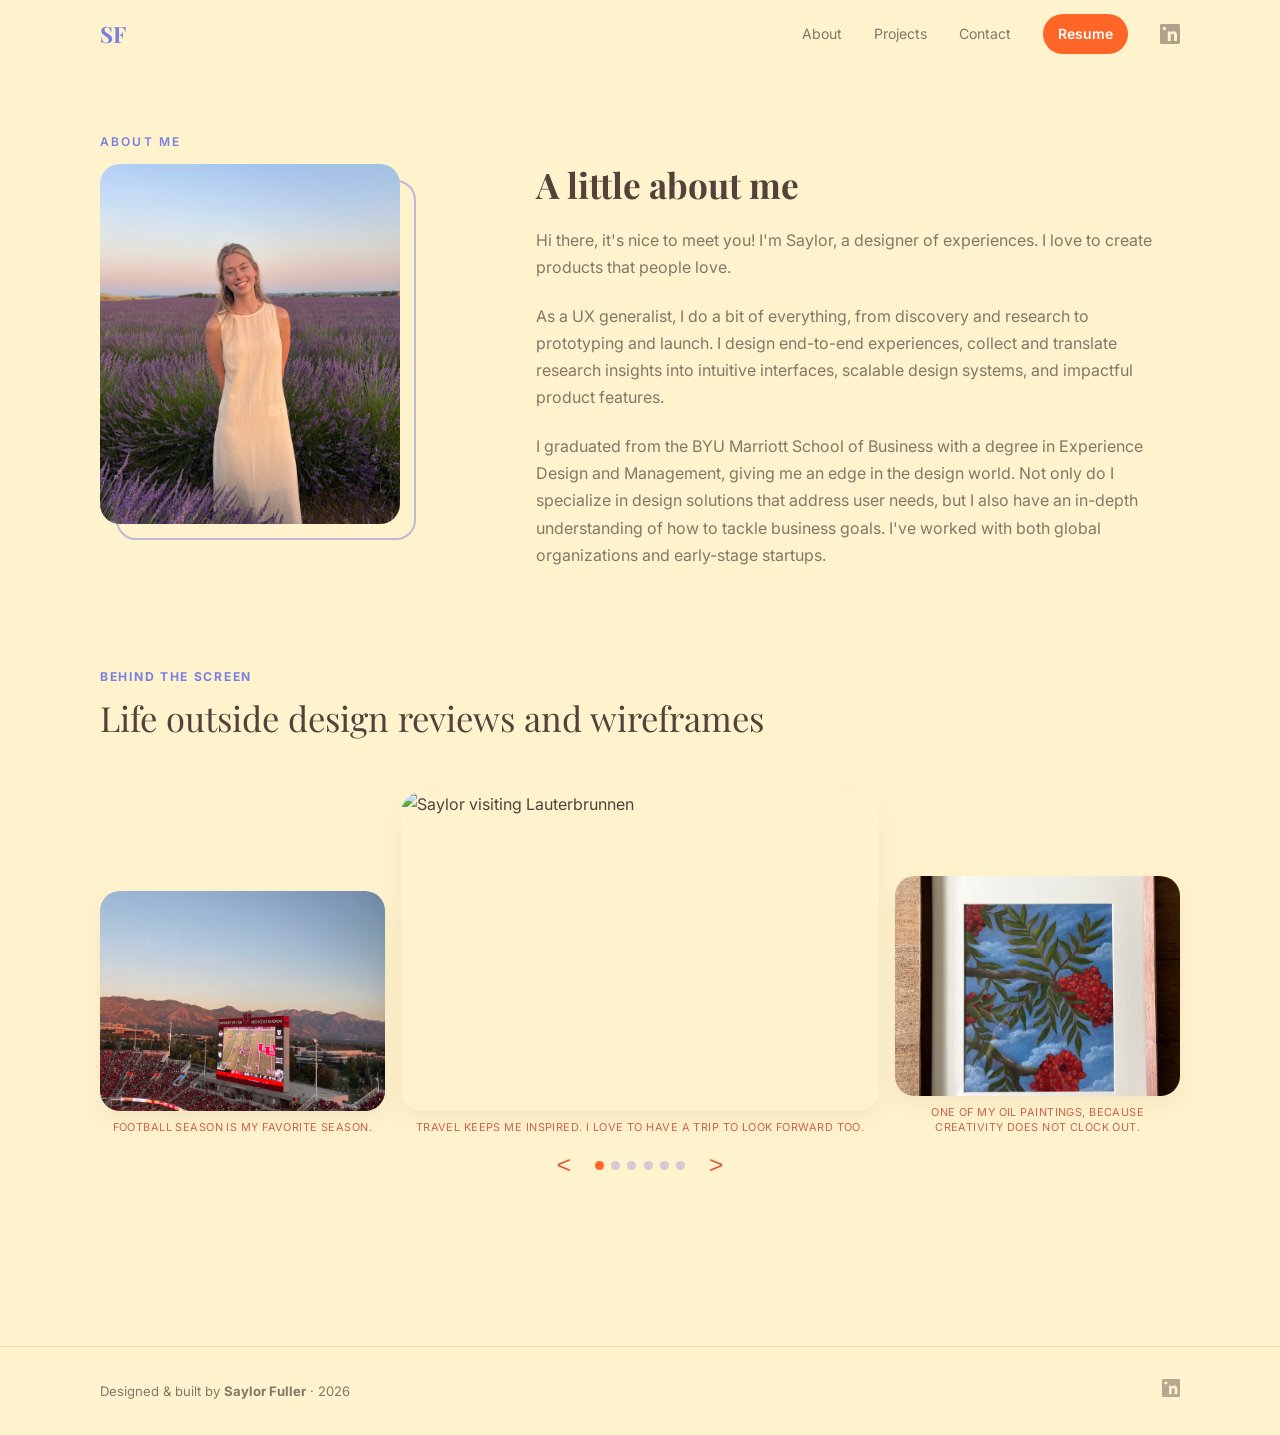
==== commit 9f87529f: "Updated case study format and content" ====
--- a/about.html
+++ b/about.html
@@ -4,7 +4,7 @@
   <meta charset="UTF-8" />
   <meta name="viewport" content="width=device-width, initial-scale=1.0" />
   <title>About Saylor Fuller — Portfolio</title>
-  <link rel="stylesheet" href="style.css" />
+  <link rel="stylesheet" href="style.css?v=20260701" />
   <!-- Google Fonts: Inter for body, Playfair Display for headings -->
   <link rel="preconnect" href="https://fonts.googleapis.com" />
   <link rel="preconnect" href="https://fonts.gstatic.com" crossorigin />
@@ -23,6 +23,7 @@
         <li><a href="about.html">About</a></li>
         <li><a href="index.html#projects">Projects</a></li>
         <li><a href="index.html#contact">Contact</a></li>
+        <li><a href="Saylor%20Fuller%20Product%20Design%20Resume.pdf" class="nav-resume" download="Saylor Fuller Product Design Resume.pdf">Resume</a></li>
         <li>
           <a href="https://www.linkedin.com/in/saylor-fuller/" target="_blank" rel="noopener" class="nav-icon" aria-label="LinkedIn">
             <!-- LinkedIn SVG icon -->
@@ -36,7 +37,7 @@
   </nav>
 
   <!-- ===================== ABOUT SECTION ===================== -->
-  <section id="about" style="padding-top: 100px;">
+  <section id="about" style="padding-top: 132px;">
     <div class="container">
       <div class="section-label">About Me</div>
       <div class="about-grid">
@@ -63,47 +64,11 @@
         </div>
       </div>
 
-      <div class="about-skills-full">
-        <h3>Design Skills</h3>
-        <div class="skills">
-          <span class="skill-chip">Human-centered Design</span>
-          <span class="skill-chip">End-to-End UX Design</span>
-          <span class="skill-chip">Cross-functional Collaboration</span>
-          <span class="skill-chip">Usability Testing</span>
-          <span class="skill-chip">Wireframing &amp; Prototyping</span>
-          <span class="skill-chip">Design Systems</span>
-          <span class="skill-chip">User Flows</span>
-          <span class="skill-chip">AI Workflows</span>
-          <span class="skill-chip">Agentic UI</span>
-          <span class="skill-chip">Information Architecture</span>
-          <span class="skill-chip">Scalable Platform Design</span>
-          <span class="skill-chip">Agile &amp; Scrum Methodologies</span>
-        </div>
-
-        <h3>Tools</h3>
-        <div class="skills">
-          <span class="skill-chip">Figma</span>
-          <span class="skill-chip">Figma Make</span>
-          <span class="skill-chip">Adobe Creative Suite</span>
-          <span class="skill-chip">Visual Studio Code</span>
-          <span class="skill-chip">GitHub Copilot</span>
-          <span class="skill-chip">Claude Design</span>
-          <span class="skill-chip">ChatGPT</span>
-          <span class="skill-chip">UserZoom</span>
-          <span class="skill-chip">Maze</span>
-          <span class="skill-chip">Jira</span>
-        </div>
-
-        <a href="Saylor%20Fuller%20Resume.pdf" class="btn btn-primary" download>Download Résumé</a>
-      </div>
-
       <div class="human-section">
-        <h3>The human behind the screen</h3>
-        <p class="human-sub">A few fun snapshots from life outside design reviews and wireframes.</p>
+        <h3 class="case-section-kicker">Behind the screen</h3>
+        <p class="case-section-subhead">Life outside design reviews and wireframes</p>
 
         <div class="fun-carousel" aria-label="Photo carousel">
-          <button class="carousel-btn prev" type="button" aria-label="Previous photo">&lt;</button>
-
           <div class="carousel-track">
             <figure class="carousel-slide is-active" aria-hidden="false">
               <img src="About%20images/1.jpeg" alt="Saylor visiting Lauterbrunnen" loading="lazy" />
@@ -136,9 +101,11 @@
             </figure>
           </div>
 
-          <button class="carousel-btn next" type="button" aria-label="Next photo">&gt;</button>
-
-          <div class="carousel-dots" aria-label="Carousel pagination"></div>
+          <div class="carousel-controls">
+            <button class="carousel-btn prev" type="button" aria-label="Previous photo">&lt;</button>
+            <div class="carousel-dots" aria-label="Carousel pagination"></div>
+            <button class="carousel-btn next" type="button" aria-label="Next photo">&gt;</button>
+          </div>
         </div>
       </div>
     </div>
--- a/style.css
+++ b/style.css
@@ -5,6 +5,7 @@
   --bg:          #FFF3CE; /* background */
   --bg-2:        #FFE8B8; /* soft secondary surfaces */
   --bg-3:        #FFE0A8; /* tertiary surfaces */
+  --case-surface: #FFEEBF; /* lighter case study containers */
   --border:      #F5D9A6; /* subtle border */
   --text:        #53413A; /* primary text */
   --text-muted:  rgba(83,65,58,0.7);
@@ -36,7 +37,15 @@
 }
 
 body {
-  background: var(--bg);
+  background:
+    linear-gradient(
+      180deg,
+      var(--bg-2) 0px,
+      #ffefc5 300px,
+      #fff1cb 620px,
+      var(--bg) 980px,
+      var(--bg) 100%
+    );
   color: var(--text);
   font-family: var(--font-sans);
   line-height: 1.7;
@@ -163,7 +172,7 @@
   margin-top: 1.5rem;
 }
 .contribution-card {
-  background: var(--bg-2);
+  background: var(--case-surface);
   border: 1px solid var(--border);
   border-radius: var(--radius-lg);
   padding: 1.75rem;
@@ -226,6 +235,22 @@
   transition: color var(--transition);
 }
 .nav-links a:hover { color: var(--text); }
+
+.nav-links .nav-resume {
+  display: inline-flex;
+  align-items: center;
+  justify-content: center;
+  padding: 0.48rem 0.95rem;
+  border-radius: 999px;
+  background: var(--accent2);
+  color: var(--white);
+  font-weight: 600;
+}
+
+.nav-links .nav-resume:hover {
+  color: var(--white);
+  background: var(--accent2-dark);
+}
 
 .nav-icon {
   display: flex;
@@ -276,6 +301,17 @@
   z-index: 2;
 }
 
+.hero-layout {
+  display: grid;
+  grid-template-columns: minmax(0, 1.05fr) minmax(260px, 360px);
+  gap: clamp(2rem, 4vw, 4rem);
+  align-items: center;
+}
+
+.hero-copy {
+  min-width: 0;
+}
+
 .hero-eyebrow {
   font-size: .9rem;
   color: var(--text-muted);
@@ -319,6 +355,41 @@
   gap: 1rem;
 }
 
+.hero-photo-wrap {
+  position: relative;
+  justify-self: end;
+  width: min(100%, 360px);
+  isolation: isolate;
+}
+
+.hero-photo-frame {
+  position: relative;
+  z-index: 2;
+  border-radius: 26px;
+  overflow: hidden;
+  background: var(--bg-3);
+  box-shadow: 0 16px 36px rgba(149, 93, 33, 0.16);
+}
+
+.hero-photo-frame img {
+  width: 100%;
+  aspect-ratio: 4 / 5;
+  object-fit: cover;
+  display: block;
+}
+
+.hero-photo-accent {
+  position: absolute;
+  inset: auto -14px -14px auto;
+  width: 100%;
+  height: 100%;
+  border: 2px solid var(--accent);
+  border-radius: 26px;
+  opacity: .45;
+  z-index: 1;
+  pointer-events: none;
+}
+
 /* Scroll cue */
 .scroll-down {
   position: absolute;
@@ -362,17 +433,25 @@
 /* ============================================================
    ABOUT
    ============================================================ */
-#about { background: var(--bg-2); }
+#about {
+  background: var(--bg);
+  padding-bottom: 132px;
+}
 
 .about-grid {
   display: grid;
   grid-template-columns: 340px 1fr;
-  gap: 5rem;
+  gap: 6rem;
   align-items: start;
+  margin-bottom: 4.5rem;
 }
 
 /* Photo */
-.about-photo { position: relative; width: fit-content; }
+.about-photo {
+  position: relative;
+  width: fit-content;
+  isolation: isolate;
+}
 
 .photo-frame {
   width: 300px;
@@ -381,6 +460,7 @@
   overflow: hidden;
   background: var(--bg-3);
   position: relative;
+  z-index: 2;
 }
 
 .photo-frame img {
@@ -408,8 +488,9 @@
   border-radius: var(--radius-lg);
   top: 16px;
   left: 16px;
-  z-index: -1;
+  z-index: 1;
   opacity: .5;
+  pointer-events: none;
 }
 
 /* Text */
@@ -421,7 +502,7 @@
 
 .about-text p {
   color: var(--text-muted);
-  margin-bottom: 1rem;
+  margin-bottom: 1.35rem;
 }
 
 .about-skills-full {
@@ -442,95 +523,128 @@
 
 .human-section {
   width: 100%;
-  margin-top: 3rem;
+  margin-top: 5rem;
   text-align: left;
 }
 
 .human-section h3 {
-  margin: 0 0 0.75rem;
+  margin: 0 0 1rem;
   font-size: 1.5rem;
   color: var(--text);
 }
 
 .human-sub {
   color: var(--text-muted);
-  margin-bottom: 1.2rem;
+  margin-bottom: 2rem;
+}
+
+.human-section .case-section-kicker {
+  font-family: var(--font-sans);
+  font-size: 0.76rem;
+  font-weight: 700;
+  text-transform: uppercase;
+  letter-spacing: 0.14em;
+  color: var(--accent);
+  margin: 0 0 0.85rem;
+}
+
+.human-section .case-section-subhead {
+  font-family: var(--font-serif);
+  font-size: clamp(1.45rem, 2.7vw, 2.35rem);
+  line-height: 1.1;
+  color: var(--text);
+  max-width: 980px;
+  margin: 0 0 1.6rem;
 }
 
 .fun-carousel {
   position: relative;
   width: 100%;
-  border: 1px solid var(--border);
-  border-radius: var(--radius-lg);
-  background: var(--bg);
-  overflow: hidden;
+  overflow: visible;
+  margin: 3.4rem 0 2rem;
+  padding: 0;
 }
 
 .carousel-track {
   display: grid;
-  grid-template-columns: repeat(3, minmax(0, 1fr));
-  gap: 0.75rem;
-  padding: 0.75rem;
+  grid-template-columns: 0.82fr 1.38fr 0.82fr;
+  align-items: end;
+  gap: 1rem;
   width: 100%;
 }
 
 .carousel-slide {
   display: block;
   margin: 0;
-  border: 1px solid var(--border);
-  border-radius: 12px;
-  overflow: hidden;
-  background: var(--bg-2);
+  border: 0;
+  overflow: visible;
+  background: transparent;
+  min-width: 0;
 }
 
 .carousel-slide[aria-hidden="true"] {
   display: none;
 }
 
+.carousel-slide.is-featured {
+  transform: translateY(0);
+}
+
 .carousel-slide img {
   width: 100%;
-  height: 260px;
+  height: 220px;
   object-fit: cover;
   display: block;
+  border-radius: 20px;
+  box-shadow: 0 10px 24px rgba(110, 76, 31, 0.08);
+}
+
+.carousel-slide.is-featured img {
+  height: 320px;
+  border-radius: 22px;
 }
 
 .carousel-slide figcaption {
-  padding: 0.7rem 0.8rem 0.8rem;
-  color: var(--text);
-  font-size: 0.88rem;
-  background: var(--bg-2);
-  border-top: 1px solid var(--border);
+  padding: 0.55rem 0.15rem 0;
+  color: #c9654c;
+  font-size: 0.68rem;
+  line-height: 1.35;
+  text-transform: uppercase;
+  letter-spacing: 0.04em;
+  text-align: center;
 }
 
 .carousel-btn {
-  position: absolute;
-  top: calc(50% - 48px);
-  width: 42px;
-  height: 42px;
-  border: 1px solid rgba(255, 255, 255, 0.4);
+  position: static;
+  width: 34px;
+  height: 34px;
+  border: 0;
   border-radius: 999px;
-  background: rgba(0, 0, 0, 0.45);
-  color: #fff;
-  font-size: 1.1rem;
+  background: transparent;
+  color: #de5a36;
+  font-size: 1.55rem;
+  font-weight: 300;
   line-height: 1;
   cursor: pointer;
   z-index: 2;
 }
 
-.carousel-btn.prev {
-  left: 0.75rem;
-}
-
-.carousel-btn.next {
-  right: 0.75rem;
+.carousel-btn:hover {
+  color: #c94f2e;
 }
 
 .carousel-dots {
   display: flex;
+  align-items: center;
+  gap: 0.45rem;
+}
+
+.carousel-controls {
+  display: flex;
+  align-items: center;
   justify-content: center;
-  gap: 0.45rem;
-  padding: 0.75rem 0 0.95rem;
-  background: var(--bg-2);
+  gap: 0.9rem;
+  margin-top: 0.85rem;
 }
 
 .carousel-dot {
@@ -575,7 +689,7 @@
 /* ============================================================
    PROJECTS
    ============================================================ */
-#projects { background: var(--bg); }
+#projects { background: transparent; }
 
 .projects-grid {
   display: grid;
@@ -584,10 +698,11 @@
 }
 
 .project-card {
-  background: var(--bg-2);
-  border: 1px solid var(--border);
+  background: rgba(255, 255, 255, 0.72);
+  border: 1px solid rgba(255, 101, 39, 0.22);
   border-radius: var(--radius-lg);
   overflow: hidden;
+  box-shadow: 0 10px 24px rgba(149, 93, 33, 0.08);
   transition: transform var(--transition), border-color var(--transition), box-shadow var(--transition);
   display: flex;
   flex-direction: column;
@@ -599,8 +714,8 @@
 
 .project-card:hover {
   transform: translateY(-6px);
-  border-color: rgba(201,169,110,.4);
-  box-shadow: 0 20px 40px rgba(0,0,0,.4);
+  border-color: rgba(255, 101, 39, 0.38);
+  box-shadow: 0 18px 36px rgba(149, 93, 33, 0.14);
 }
 
 /* Project image area */
@@ -617,6 +732,12 @@
   object-fit: cover;
   object-position: top center;
   transition: transform .4s ease;
+}
+.project-card.analytics-card .project-img img {
+  object-position: center 22%;
+}
+.project-card.stela-card .project-img img {
+  object-position: center 18%;
 }
 .project-card:hover .project-img img { transform: scale(1.04); }
 
@@ -699,7 +820,16 @@
 /* ============================================================
    CONTACT
    ============================================================ */
-#contact { background: var(--bg-2); }
+#contact {
+  background:
+    linear-gradient(
+      180deg,
+      rgba(121, 129, 224, 0.13) 0%,
+      rgba(121, 129, 224, 0.08) 36%,
+      rgba(121, 129, 224, 0.03) 100%
+    ),
+    var(--bg-2);
+}
 
 .contact-sub {
   max-width: 460px;
@@ -757,8 +887,8 @@
 
 .form-group input,
 .form-group textarea {
-  background: var(--bg-3);
-  border: 1px solid var(--border);
+  background: rgba(255, 255, 255, 0.72);
+  border: 1px solid rgba(255, 101, 39, 0.22);
   border-radius: 8px;
   padding: .75rem 1rem;
   font-family: var(--font-sans);
@@ -823,6 +953,194 @@
   transition: opacity var(--transition);
 }
 .footer-links a:hover { opacity: 1; }
+
+/* ============================================================
+   CASE STUDY SIDE NAV
+   ============================================================ */
+.case-study-body {
+  padding: 28px 0 90px;
+}
+
+.case-study-body-grid {
+  display: grid;
+  grid-template-columns: 190px minmax(0, 1fr);
+  gap: clamp(1.5rem, 4vw, 4rem);
+  align-items: start;
+}
+
+.case-side-nav {
+  position: sticky;
+  top: calc(var(--nav-h) + 18px);
+  align-self: start;
+  border-right: 1px solid rgba(83, 65, 58, 0.12);
+  padding-right: 1rem;
+}
+
+.case-side-title {
+  font-size: 0.72rem;
+  text-transform: uppercase;
+  letter-spacing: 0.12em;
+  color: var(--text-muted);
+  font-weight: 700;
+  margin-bottom: 0.9rem;
+}
+
+.case-side-links {
+  display: flex;
+  flex-direction: column;
+  gap: 0.75rem;
+}
+
+.case-side-links a {
+  color: var(--text-muted);
+  font-size: 0.74rem;
+  font-weight: 500;
+  text-transform: uppercase;
+  letter-spacing: 0.11em;
+  line-height: 1.3;
+  transition: color var(--transition), transform var(--transition);
+}
+
+.case-side-links a:hover,
+.case-side-links a.is-active {
+  color: var(--text);
+  transform: translateX(2px);
+  font-weight: 700;
+}
+
+.case-study-sections .case-study-section:first-child {
+  padding-top: 0;
+}
+
+.case-study-sections .case-study-section .container {
+  width: 100%;
+}
+
+.case-study-section h2.case-section-kicker {
+  font-family: var(--font-sans) !important;
+  font-size: 0.76rem !important;
+  font-weight: 700 !important;
+  text-transform: uppercase;
+  letter-spacing: 0.14em;
+  color: var(--accent) !important;
+  margin-bottom: 0.85rem !important;
+}
+
+.case-study-section .case-section-subhead {
+  font-family: var(--font-serif);
+  font-size: clamp(1.45rem, 2.7vw, 2.35rem);
+  line-height: 1.1;
+  color: var(--text);
+  max-width: 980px;
+  margin: 0 0 1.6rem;
+}
+
+.case-process-section .case-process-frame {
+  width: 100% !important;
+  max-width: 100% !important;
+  margin: 0;
+}
+
+.case-process-section .case-process-media {
+  width: 100% !important;
+  height: auto !important;
+  max-height: none !important;
+  object-fit: contain !important;
+  object-position: center;
+  border-radius: 16px;
+  background: rgba(255, 255, 255, 0.62);
+}
+
+.case-process-carousel {
+  position: relative;
+  margin: 1.1rem 0 1.9rem;
+  width: 100%;
+}
+
+.case-process-carousel-viewport {
+  overflow: hidden;
+  padding-right: 0;
+}
+
+.case-process-carousel.is-at-end .case-process-carousel-viewport {
+  padding-right: 0;
+}
+
+.case-process-carousel-track {
+  position: relative;
+  display: flex;
+  gap: 16px;
+  transition: transform 0.35s ease;
+}
+
+.case-process-slide {
+  display: block;
+  flex: 0 0 100%;
+}
+
+.case-process-carousel.is-at-end .case-process-slide {
+  flex-basis: 100%;
+}
+
+.case-process-slide.is-active {
+  display: block;
+}
+
+.case-process-carousel-controls {
+  display: flex;
+  align-items: center;
+  justify-content: center;
+  gap: 0.9rem;
+  margin-top: 0.85rem;
+}
+
+.case-process-carousel-dots {
+  display: flex;
+  align-items: center;
+  gap: 0.45rem;
+}
+
+.case-process-dot {
+  width: 8px;
+  height: 8px;
+  border: 0;
+  border-radius: 999px;
+  background: rgba(83, 65, 58, 0.28);
+  cursor: pointer;
+}
+
+.case-process-dot.is-active {
+  background: var(--accent2);
+}
+
+.case-process-carousel-btn {
+  position: static;
+  transform: none;
+  width: 34px;
+  height: 34px;
+  border: 0;
+  border-radius: 999px;
+  background: transparent;
+  color: #de5a36;
+  font-size: 1.55rem;
+  font-weight: 300;
+  line-height: 1;
+  cursor: pointer;
+  z-index: 5;
+}
+
+.case-process-carousel-btn:hover {
+  color: #c94f2e;
+}
+
+.case-process-carousel-btn:disabled {
+  opacity: 0.28;
+  cursor: default;
+}
+
+main .case-study-section {
+  scroll-margin-top: calc(var(--nav-h) + 20px);
+}
 
 /* ============================================================
    SCROLL REVEAL
@@ -887,6 +1205,25 @@
    RESPONSIVE
    ============================================================ */
 @media (max-width: 860px) {
+  .hero-layout {
+    grid-template-columns: 1fr;
+    gap: 2rem;
+  }
+
+  .hero-photo-wrap {
+    justify-self: center;
+    width: min(78vw, 360px);
+  }
+
+  .hero-sub {
+    margin-left: auto;
+    margin-right: auto;
+  }
+
+  .hero-cta {
+    justify-content: center;
+  }
+
   .about-grid {
     grid-template-columns: 1fr;
     gap: 3rem;
@@ -903,18 +1240,60 @@
 @media (max-width: 640px) {
   section { padding: 70px 0; }
 
+  .case-process-section .case-process-media {
+    max-height: none !important;
+  }
+
+  .case-process-carousel {
+    margin-bottom: 1.6rem;
+  }
+
+  .case-process-carousel-viewport {
+    padding-right: 0;
+  }
+
+  .case-process-slide {
+    flex-basis: 100%;
+  }
+
+  .case-process-carousel-btn {
+    width: 34px;
+    height: 34px;
+    font-size: 1.55rem;
+  }
+
+  .case-study-section .case-section-subhead {
+    line-height: 1.14;
+    margin-bottom: 1.2rem;
+  }
+
+  .case-side-links a {
+    font-size: 0.7rem;
+  }
+
+  .hero-photo-wrap {
+    width: min(86vw, 330px);
+  }
+
+  .hero-photo-accent {
+    inset: auto -10px -10px auto;
+  }
+
   .carousel-track {
     grid-template-columns: 1fr;
   }
 
   .carousel-slide img {
+    height: 320px;
+  }
+
+  .carousel-slide.is-featured img {
     height: 320px;
   }
 
   .carousel-btn {
     width: 36px;
     height: 36px;
-    top: calc(50% - 32px);
   }
 
   /* Mobile nav */
@@ -936,15 +1315,56 @@
   .nav-links.open { transform: translateY(0); }
   .nav-links a { font-size: 1rem; }
 
+  .nav-links .nav-resume {
+    width: auto;
+    min-width: 140px;
+  }
+
   .hero-cta { flex-direction: column; }
 
   .form-row { grid-template-columns: 1fr; }
 
   .footer-inner { flex-direction: column; gap: 1rem; text-align: center; }
+}
+
+@media (max-width: 980px) {
+  .case-study-body {
+    padding-top: 18px;
+  }
+
+  .case-study-body-grid {
+    grid-template-columns: 1fr;
+    gap: 1.25rem;
+  }
+
+  .case-side-nav {
+    top: var(--nav-h);
+    z-index: 40;
+    border-right: 0;
+    border-bottom: 1px solid var(--border);
+    background: color-mix(in srgb, var(--bg) 92%, white 8%);
+    padding: 0.65rem 0 0.85rem;
+  }
+
+  .case-side-links {
+    flex-direction: row;
+    flex-wrap: nowrap;
+    gap: 0.9rem;
+    overflow-x: auto;
+    padding-bottom: 0.15rem;
+  }
+
+  .case-side-links a {
+    white-space: nowrap;
+  }
 }
 
 @media (min-width: 641px) and (max-width: 980px) {
   .carousel-track {
     grid-template-columns: repeat(2, minmax(0, 1fr));
   }
-}
+
+  .carousel-slide.is-featured img {
+    height: 260px;
+  }
+}
